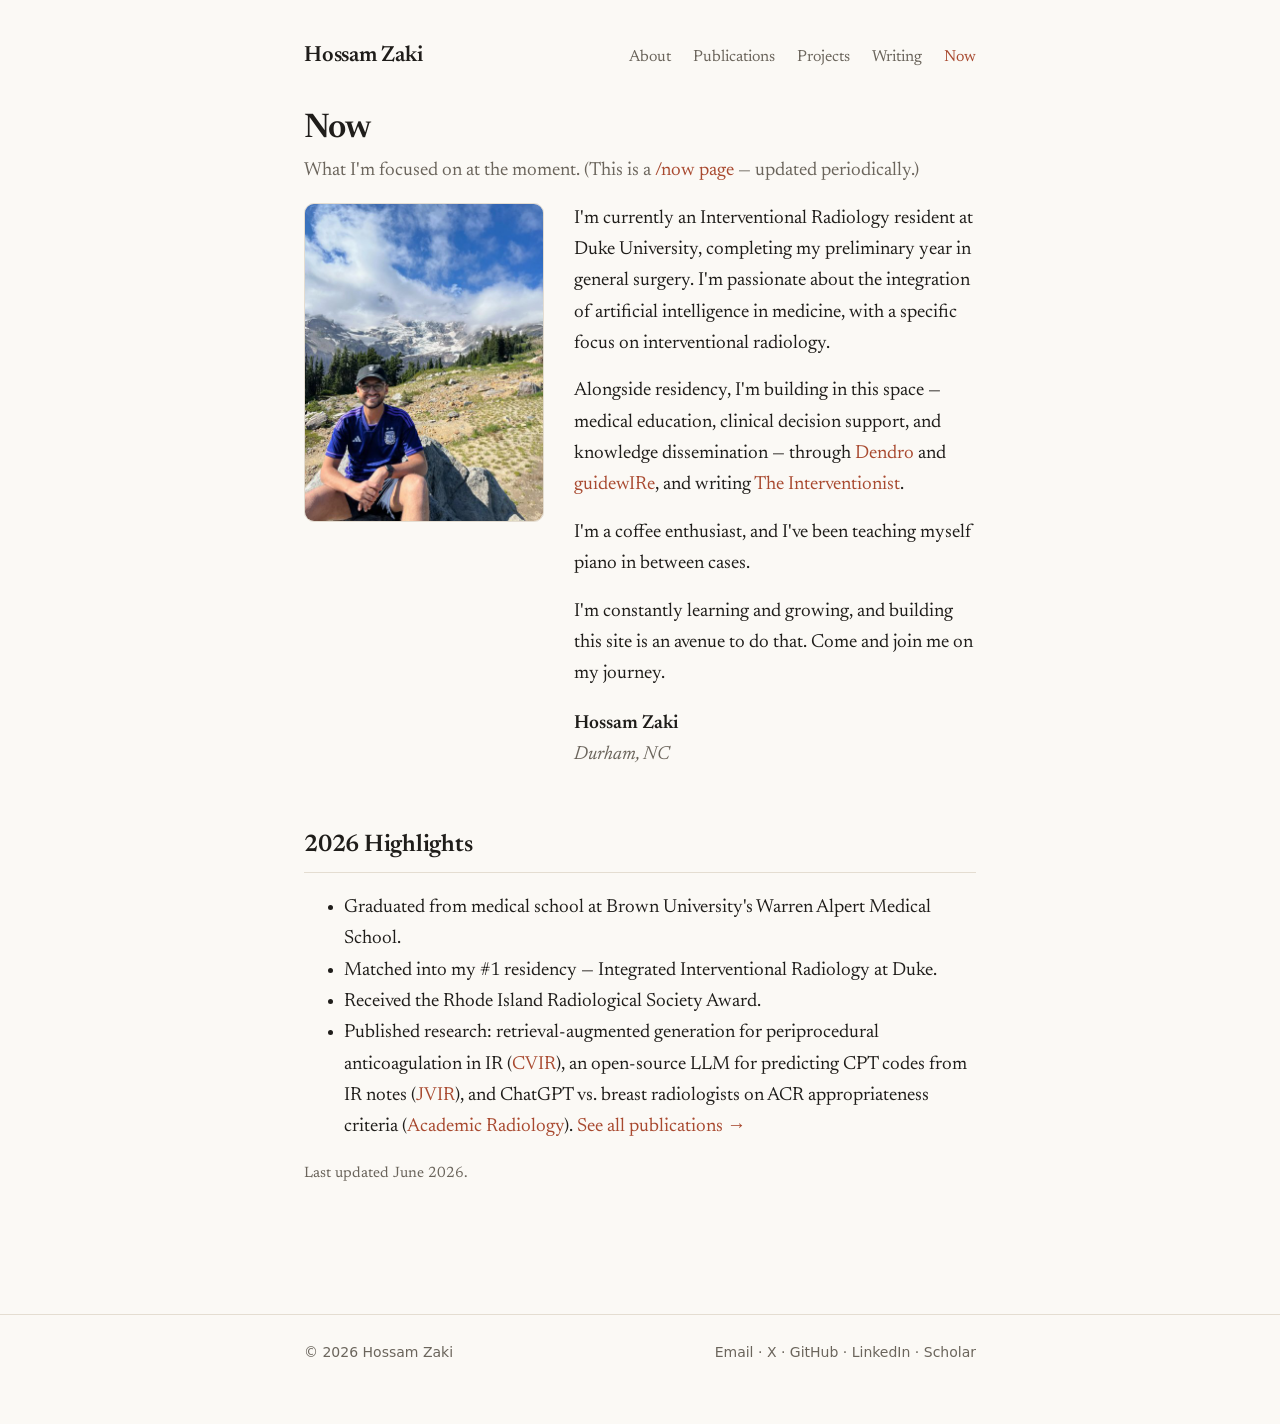
==== now.html @ 7b471537 "Initial commit: personal site" ====
<!DOCTYPE html>
<html lang="en">
<head>
<meta charset="utf-8">
<meta name="viewport" content="width=device-width, initial-scale=1">
<title>Now — Hossam Zaki</title>
<meta name="description" content="What Hossam Zaki is focused on right now: Interventional Radiology residency at Duke, AI in medicine, and building Dendro and guidewIRe.">
<link rel="icon" href="assets/favicon.svg" type="image/svg+xml">
<meta property="og:site_name" content="Hossam Zaki">
<meta property="og:type" content="website">
<meta property="og:title" content="Now — Hossam Zaki">
<meta property="og:description" content="What I'm focused on right now: IR residency at Duke, AI in medicine, and building Dendro and guidewIRe.">
<meta property="og:url" content="https://hossamzaki.com/now.html">
<meta property="og:image" content="https://hossamzaki.com/assets/og-image.png">
<meta name="twitter:card" content="summary_large_image">
<meta name="twitter:site" content="@hossamzki">
<meta name="twitter:title" content="Now — Hossam Zaki">
<meta name="twitter:description" content="What I'm focused on right now: IR residency at Duke, AI in medicine, and building Dendro and guidewIRe.">
<meta name="twitter:image" content="https://hossamzaki.com/assets/og-image.png">
<link rel="preconnect" href="https://fonts.googleapis.com">
<link rel="preconnect" href="https://fonts.gstatic.com" crossorigin>
<link href="https://fonts.googleapis.com/css2?family=Newsreader:opsz,wght@6..72,400;6..72,500;6..72,600;6..72,700&display=swap" rel="stylesheet">
<link rel="stylesheet" href="assets/style.css">
</head>
<body>
<header class="site">
  <div class="wrap">
    <a class="brand" href="index.html">Hossam Zaki</a>
    <nav class="site-nav">
      <a href="index.html">About</a>
      <a href="publications.html">Publications</a>
      <a href="projects.html">Projects</a>
      <a href="writing.html">Writing</a>
      <a href="now.html" class="active">Now</a>
    </nav>
  </div>
</header>

<main>
  <div class="wrap">
    <section>
      <h1>Now</h1>
      <p class="subtle">What I'm focused on at the moment. (This is a
      <a href="https://nownownow.com/about">/now page</a> — updated periodically.)</p>

      <div class="hero">
        <img class="now-photo" src="assets/now.jpg" alt="Hossam Zaki"
             onerror="this.style.display='none'">
        <div class="hero-text">
          <p>I'm currently an Interventional Radiology resident at Duke University, completing
          my preliminary year in general surgery. I'm passionate about the integration of
          artificial intelligence in medicine, with a specific focus on interventional
          radiology.</p>
          <p>Alongside residency, I'm building in this space — medical education, clinical
          decision support, and knowledge dissemination — through
          <a href="projects.html">Dendro</a> and <a href="projects.html">guidewIRe</a>, and
          writing <a href="writing.html">The Interventionist</a>.</p>
          <p>I'm a coffee enthusiast, and I've been teaching myself piano in between cases.</p>
          <p>I'm constantly learning and growing, and building this site is an avenue to do
          that. Come and join me on my journey.</p>
          <p class="signoff"><span class="name">Hossam Zaki</span><br>
          <span class="loc">Durham, NC</span></p>
        </div>
      </div>

      <h2>2026 Highlights</h2>
      <ul>
        <li>Graduated from medical school at Brown University's Warren Alpert Medical School.</li>
        <li>Matched into my #1 residency — Integrated Interventional Radiology at Duke.</li>
        <li>Received the Rhode Island Radiological Society Award.</li>
        <li>Published research: retrieval-augmented generation for periprocedural
          anticoagulation in IR (<a href="https://doi.org/10.1007/s00270-026-04428-0">CVIR</a>),
          an open-source LLM for predicting CPT codes from IR notes
          (<a href="https://doi.org/10.1016/j.jvir.2026.108553">JVIR</a>), and ChatGPT vs.
          breast radiologists on ACR appropriateness criteria
          (<a href="https://doi.org/10.1016/j.acra.2026.03.015">Academic Radiology</a>).
          <a href="publications.html">See all publications →</a></li>
      </ul>

      <p class="subtle small">Last updated June 2026.</p>
    </section>
  </div>
</main>

<footer class="site">
  <div class="wrap">
    <div class="row">
      <span>&copy; <span id="year"></span> Hossam Zaki</span>
      <span>
        <a href="mailto:hzaki23@gmail.com">Email</a> &middot;
        <a href="https://x.com/hossamzki">X</a> &middot;
        <a href="https://github.com/hossam-zaki">GitHub</a> &middot;
        <a href="https://www.linkedin.com/in/hossamzaki23">LinkedIn</a> &middot;
        <a href="https://scholar.google.com/citations?user=AaVVYHsAAAAJ&hl=en">Scholar</a>
      </span>
    </div>
  </div>
</footer>
<script>
document.getElementById('year').textContent = new Date().getFullYear();
</script>
</body>
</html>
---- assets/style.css ----
/* ===========================================================
   Hossam Zaki — personal site
   Warm minimal. One stylesheet for the whole site.
   Edit the variables below to retheme everything at once.
   =========================================================== */

:root {
  --bg:        #fbf9f5;   /* warm off-white */
  --bg-soft:   #f3efe7;   /* cards, subtle panels */
  --text:      #1f1d1a;   /* near-black, warm */
  --muted:     #6b655c;   /* secondary text */
  --line:      #e4ddd1;   /* hairline borders */
  --accent:    #a8492f;   /* burnt sienna */
  --accent-dk: #893a25;
  --max:       720px;     /* content column width */
  --radius:    10px;
}

* { box-sizing: border-box; }

html { -webkit-text-size-adjust: 100%; }

body {
  margin: 0;
  background: var(--bg);
  color: var(--text);
  font-family: "Newsreader", Georgia, "Times New Roman", serif;
  font-size: 19px;
  line-height: 1.65;
  font-weight: 400;
  -webkit-font-smoothing: antialiased;
  text-rendering: optimizeLegibility;
}

.wrap {
  max-width: var(--max);
  margin: 0 auto;
  padding: 0 24px;
}

/* ---------- Header / nav ---------- */
header.site {
  padding: 38px 0 8px;
}
header.site .wrap {
  display: flex;
  flex-wrap: wrap;
  align-items: baseline;
  justify-content: space-between;
  gap: 8px 24px;
}
.brand {
  font-size: 22px;
  font-weight: 600;
  letter-spacing: -0.01em;
  color: var(--text);
  text-decoration: none;
}
.brand:hover { color: var(--accent); }
nav.site-nav {
  display: flex;
  gap: 22px;
  font-size: 16px;
}
nav.site-nav a {
  color: var(--muted);
  text-decoration: none;
}
nav.site-nav a:hover,
nav.site-nav a.active {
  color: var(--accent);
}

/* ---------- Layout rhythm ---------- */
main { padding: 28px 0 80px; }

/* ---------- Hero with headshot ---------- */
.hero { display: flex; gap: 30px; align-items: flex-start; }
.hero .hero-text { flex: 1; min-width: 0; }
.headshot {
  width: 150px;
  height: 150px;
  object-fit: cover;
  border-radius: 50%;
  border: 1px solid var(--line);
  flex-shrink: 0;
}
@media (max-width: 560px) {
  .hero { flex-direction: column; gap: 18px; }
  .headshot { width: 110px; height: 110px; }
}

/* ---------- Now page photo ---------- */
.now-photo {
  width: 240px;
  max-width: 100%;
  border-radius: var(--radius);
  border: 1px solid var(--line);
  object-fit: cover;
}
.signoff { margin-top: 18px; }
.signoff .name { font-weight: 600; }
.signoff .loc { color: var(--muted); font-style: italic; }

/* ---------- Awards / honors list ---------- */
.awards { list-style: none; padding: 0; margin: 0; }
.awards li {
  padding: 10px 0;
  border-bottom: 1px solid var(--line);
  display: flex;
  justify-content: space-between;
  gap: 18px;
}
.awards li:last-child { border-bottom: 0; }
.awards .yr {
  font-family: ui-sans-serif, system-ui, sans-serif;
  font-size: 14px;
  color: var(--muted);
  white-space: nowrap;
}

.lede {
  font-size: 21px;
  color: var(--text);
}

section { margin: 0 0 48px; }

h1 {
  font-size: 34px;
  font-weight: 600;
  letter-spacing: -0.02em;
  line-height: 1.15;
  margin: 0 0 6px;
}
h2 {
  font-size: 24px;
  font-weight: 600;
  letter-spacing: -0.01em;
  margin: 40px 0 12px;
  padding-bottom: 6px;
  border-bottom: 1px solid var(--line);
}
h3 {
  font-size: 19px;
  font-weight: 600;
  margin: 26px 0 4px;
}
p { margin: 0 0 16px; }

a { color: var(--accent); text-decoration: none; }
a:hover { color: var(--accent-dk); text-decoration: underline; }

.subtle { color: var(--muted); }
small, .small { font-size: 15px; }

hr {
  border: 0;
  border-top: 1px solid var(--line);
  margin: 40px 0;
}

/* ---------- Eyebrow / tags ---------- */
.eyebrow {
  font-family: ui-sans-serif, system-ui, -apple-system, "Segoe UI", sans-serif;
  text-transform: uppercase;
  letter-spacing: 0.12em;
  font-size: 12px;
  font-weight: 600;
  color: var(--accent);
  margin: 0 0 8px;
}
.tags { display: flex; flex-wrap: wrap; gap: 8px; margin: 10px 0 0; }
.tag {
  font-family: ui-sans-serif, system-ui, sans-serif;
  font-size: 12.5px;
  color: var(--muted);
  background: var(--bg-soft);
  border: 1px solid var(--line);
  border-radius: 999px;
  padding: 3px 11px;
}

/* ---------- Cards (projects) ---------- */
.card {
  border: 1px solid var(--line);
  border-radius: var(--radius);
  padding: 22px 24px;
  margin: 0 0 18px;
  background: #fff;
}
.card h3 { margin-top: 0; }
.card .meta {
  font-family: ui-sans-serif, system-ui, sans-serif;
  font-size: 13px;
  color: var(--muted);
  margin-bottom: 8px;
}

/* ---------- Publications ---------- */
.pub-group { margin-bottom: 30px; }
.pub {
  padding: 14px 0;
  border-bottom: 1px solid var(--line);
}
.pub:last-child { border-bottom: 0; }
.pub .title { font-weight: 600; }
.pub .venue {
  font-family: ui-sans-serif, system-ui, sans-serif;
  font-size: 14px;
  color: var(--muted);
  margin-top: 2px;
}
.pub .links {
  font-family: ui-sans-serif, system-ui, sans-serif;
  font-size: 13px;
  margin-top: 4px;
}

/* ---------- Stat row ---------- */
.stats {
  display: flex;
  flex-wrap: wrap;
  gap: 28px;
  font-family: ui-sans-serif, system-ui, sans-serif;
  margin: 18px 0 8px;
}
.stats .n { font-size: 26px; font-weight: 700; color: var(--text); }
.stats .l { font-size: 13px; color: var(--muted); text-transform: uppercase; letter-spacing: 0.08em; }

/* ---------- Post list (blog) ---------- */
.post-list { list-style: none; padding: 0; margin: 0; }
.post-list li {
  padding: 16px 0;
  border-bottom: 1px solid var(--line);
}
.post-list a.post-title { font-size: 21px; font-weight: 600; color: var(--text); }
.post-list a.post-title:hover { color: var(--accent); text-decoration: none; }
.post-list .date {
  font-family: ui-sans-serif, system-ui, sans-serif;
  font-size: 13px;
  color: var(--muted);
}
.post-list .excerpt { color: var(--muted); margin-top: 4px; }

/* ---------- Rendered markdown article ---------- */
article.post img { max-width: 100%; border-radius: var(--radius); }
article.post pre {
  background: var(--bg-soft);
  border: 1px solid var(--line);
  border-radius: var(--radius);
  padding: 14px 16px;
  overflow-x: auto;
  font-size: 15px;
}
article.post code {
  font-family: ui-monospace, SFMono-Regular, Menlo, monospace;
  font-size: 0.85em;
  background: var(--bg-soft);
  padding: 1px 5px;
  border-radius: 4px;
}
article.post pre code { background: none; padding: 0; }
article.post blockquote {
  margin: 16px 0;
  padding: 4px 18px;
  border-left: 3px solid var(--accent);
  color: var(--muted);
}
.post-meta {
  font-family: ui-sans-serif, system-ui, sans-serif;
  font-size: 14px;
  color: var(--muted);
  margin-bottom: 24px;
}

/* ---------- Footer ---------- */
footer.site {
  border-top: 1px solid var(--line);
  padding: 26px 0 60px;
  font-family: ui-sans-serif, system-ui, sans-serif;
  font-size: 14px;
  color: var(--muted);
}
footer.site a { color: var(--muted); }
footer.site a:hover { color: var(--accent); }
footer.site .row { display: flex; flex-wrap: wrap; gap: 16px; justify-content: space-between; }

/* ---------- Responsive ---------- */
@media (max-width: 600px) {
  body { font-size: 18px; }
  h1 { font-size: 28px; }
  header.site { padding-top: 26px; }
  header.site .wrap { flex-direction: column; align-items: flex-start; }
}
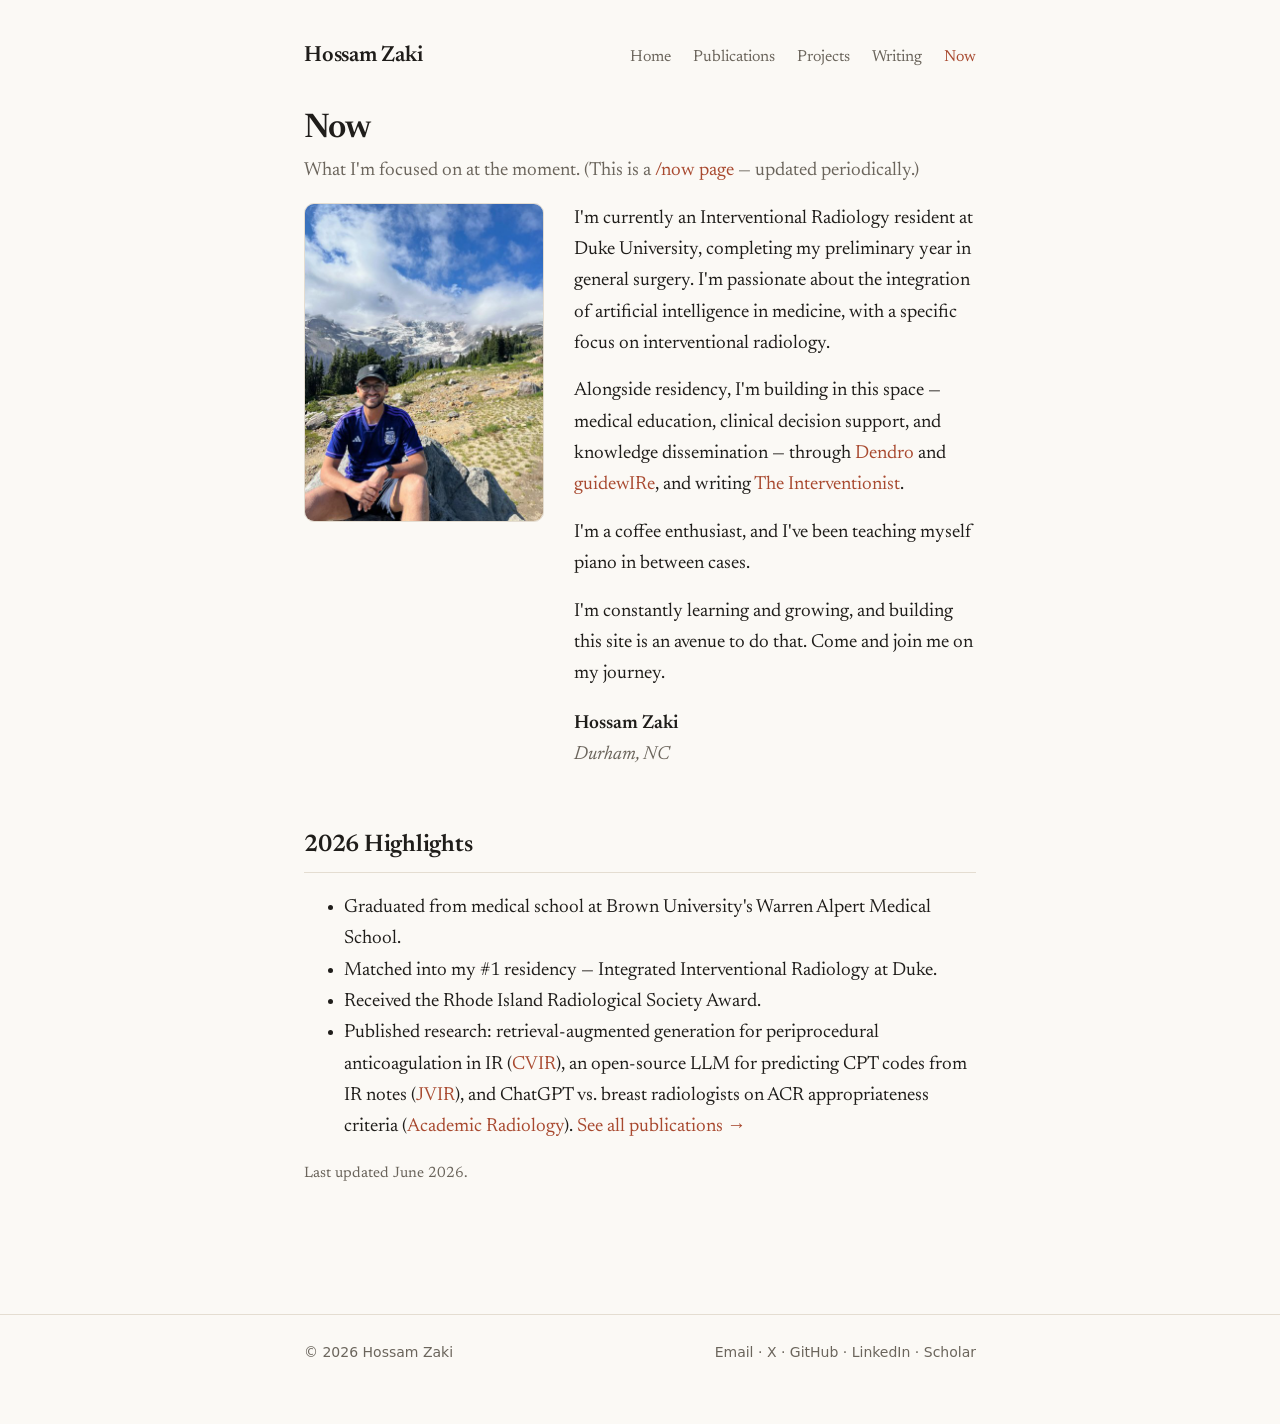
==== commit a46d3b6e: "Rename About nav label to Home" ====
--- a/now.html
+++ b/now.html
@@ -27,7 +27,7 @@
   <div class="wrap">
     <a class="brand" href="index.html">Hossam Zaki</a>
     <nav class="site-nav">
-      <a href="index.html">About</a>
+      <a href="index.html">Home</a>
       <a href="publications.html">Publications</a>
       <a href="projects.html">Projects</a>
       <a href="writing.html">Writing</a>
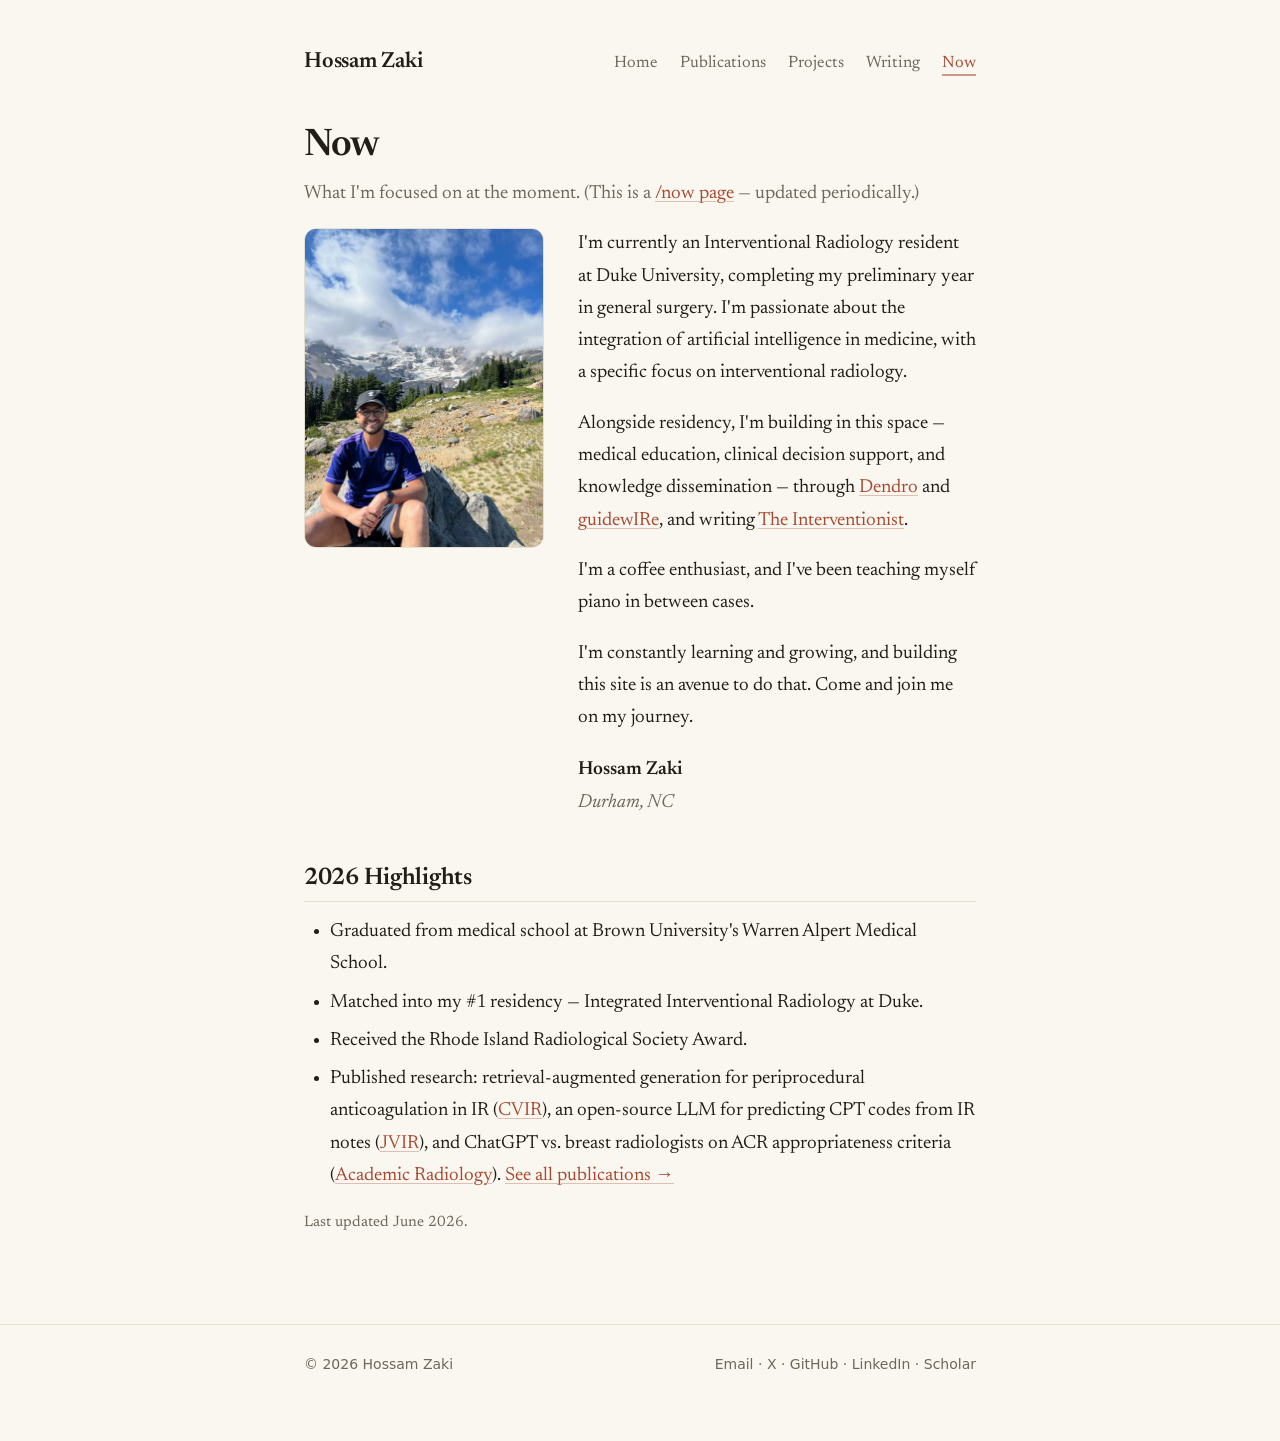
==== commit 895b33fa: "source ~/miniforge3/bin/activate" ====
--- a/now.html
+++ b/now.html
@@ -19,7 +19,7 @@
 <meta name="twitter:image" content="https://hossamzaki.com/assets/og-image.png">
 <link rel="preconnect" href="https://fonts.googleapis.com">
 <link rel="preconnect" href="https://fonts.gstatic.com" crossorigin>
-<link href="https://fonts.googleapis.com/css2?family=Newsreader:opsz,wght@6..72,400;6..72,500;6..72,600;6..72,700&display=swap" rel="stylesheet">
+<link href="https://fonts.googleapis.com/css2?family=Newsreader:ital,opsz,wght@0,6..72,400..700;1,6..72,400..700&display=swap" rel="stylesheet">
 <link rel="stylesheet" href="assets/style.css">
 </head>
 <body>
@@ -74,7 +74,7 @@
           (<a href="https://doi.org/10.1016/j.jvir.2026.108553">JVIR</a>), and ChatGPT vs.
           breast radiologists on ACR appropriateness criteria
           (<a href="https://doi.org/10.1016/j.acra.2026.03.015">Academic Radiology</a>).
-          <a href="publications.html">See all publications →</a></li>
+          <a href="publications.html">See all publications&nbsp;→</a></li>
       </ul>
 
       <p class="subtle small">Last updated June 2026.</p>
--- a/assets/style.css
+++ b/assets/style.css
@@ -1,35 +1,72 @@
 /* ===========================================================
    Hossam Zaki — personal site
-   Warm minimal. One stylesheet for the whole site.
+   Warm editorial minimal. One stylesheet for the whole site.
    Edit the variables below to retheme everything at once.
+   Dark mode follows the system automatically.
    =========================================================== */
 
 :root {
-  --bg:        #fbf9f5;   /* warm off-white */
-  --bg-soft:   #f3efe7;   /* cards, subtle panels */
-  --text:      #1f1d1a;   /* near-black, warm */
-  --muted:     #6b655c;   /* secondary text */
-  --line:      #e4ddd1;   /* hairline borders */
-  --accent:    #a8492f;   /* burnt sienna */
-  --accent-dk: #893a25;
-  --max:       720px;     /* content column width */
-  --radius:    10px;
+  color-scheme: light dark;
+
+  /* light (default) */
+  --bg:          #faf7f1;   /* warm off-white */
+  --bg-soft:     #f1ebdf;   /* subtle panels, code */
+  --card:        #fffefb;   /* card surfaces */
+  --text:        #221d17;   /* near-black, warm */
+  --muted:       #6e675b;   /* secondary text */
+  --line:        #e7dfd0;   /* hairline borders */
+  --line-strong: #d8cdba;
+  --accent:      #a8492f;   /* burnt sienna */
+  --accent-hov:  #8a3a24;
+
+  --max:    720px;          /* content column width */
+  --radius: 12px;
+  --serif:  "Newsreader", Georgia, "Times New Roman", serif;
+  --sans:   ui-sans-serif, system-ui, -apple-system, "Segoe UI", sans-serif;
+}
+
+@media (prefers-color-scheme: dark) {
+  :root {
+    --bg:          #171310;   /* warm near-black */
+    --bg-soft:     #221c17;
+    --card:        #1e1914;
+    --text:        #ece5d8;
+    --muted:       #a19683;
+    --line:        #322a22;
+    --line-strong: #443a2f;
+    --accent:      #d97e5d;   /* sienna, lifted for dark */
+    --accent-hov:  #e69377;
+  }
 }
 
 * { box-sizing: border-box; }
 
-html { -webkit-text-size-adjust: 100%; }
+html {
+  -webkit-text-size-adjust: 100%;
+  scroll-behavior: smooth;
+}
 
 body {
   margin: 0;
   background: var(--bg);
   color: var(--text);
-  font-family: "Newsreader", Georgia, "Times New Roman", serif;
+  font-family: var(--serif);
   font-size: 19px;
-  line-height: 1.65;
+  line-height: 1.7;
   font-weight: 400;
   -webkit-font-smoothing: antialiased;
   text-rendering: optimizeLegibility;
+  font-optical-sizing: auto;
+}
+
+::selection {
+  background: color-mix(in srgb, var(--accent) 22%, var(--bg));
+}
+
+:focus-visible {
+  outline: 2px solid var(--accent);
+  outline-offset: 3px;
+  border-radius: 2px;
 }
 
 .wrap {
@@ -40,14 +77,14 @@
 
 /* ---------- Header / nav ---------- */
 header.site {
-  padding: 38px 0 8px;
+  padding: 44px 0 10px;
 }
 header.site .wrap {
   display: flex;
   flex-wrap: wrap;
   align-items: baseline;
   justify-content: space-between;
-  gap: 8px 24px;
+  gap: 10px 24px;
 }
 .brand {
   font-size: 22px;
@@ -55,39 +92,135 @@
   letter-spacing: -0.01em;
   color: var(--text);
   text-decoration: none;
+  transition: color .15s ease;
 }
 .brand:hover { color: var(--accent); }
 nav.site-nav {
   display: flex;
-  gap: 22px;
-  font-size: 16px;
+  flex-wrap: wrap;
+  gap: 4px 22px;
+  font-size: 16.5px;
 }
 nav.site-nav a {
   color: var(--muted);
   text-decoration: none;
-}
-nav.site-nav a:hover,
+  padding: 2px 0;
+  transition: color .15s ease;
+}
+nav.site-nav a:hover { color: var(--text); }
 nav.site-nav a.active {
   color: var(--accent);
+  text-decoration: underline;
+  text-decoration-thickness: 1.5px;
+  text-underline-offset: 7px;
+  text-decoration-color: color-mix(in srgb, var(--accent) 55%, transparent);
 }
 
 /* ---------- Layout rhythm ---------- */
-main { padding: 28px 0 80px; }
+main { padding: 34px 0 88px; }
+
+section { margin: 0 0 56px; }
+section:last-child { margin-bottom: 0; }
+
+/* ---------- Type ---------- */
+h1 {
+  font-size: clamp(30px, 5.5vw, 38px);
+  font-weight: 600;
+  letter-spacing: -0.02em;
+  line-height: 1.12;
+  margin: 0 0 10px;
+  text-wrap: balance;
+}
+h2 {
+  font-size: 24px;
+  font-weight: 600;
+  letter-spacing: -0.012em;
+  line-height: 1.25;
+  margin: 44px 0 14px;
+  padding-bottom: 8px;
+  border-bottom: 1px solid var(--line);
+  text-wrap: balance;
+}
+h3 {
+  font-size: 19.5px;
+  font-weight: 600;
+  line-height: 1.3;
+  margin: 28px 0 6px;
+}
+p { margin: 0 0 18px; }
+p:last-child { margin-bottom: 0; }
+
+.lede {
+  font-size: 21.5px;
+  line-height: 1.62;
+  color: var(--text);
+}
+
+a {
+  color: var(--accent);
+  text-decoration: underline;
+  text-decoration-thickness: 1px;
+  text-underline-offset: 3px;
+  text-decoration-color: color-mix(in srgb, var(--accent) 32%, transparent);
+  transition: color .15s ease, text-decoration-color .15s ease;
+}
+a:hover {
+  color: var(--accent-hov);
+  text-decoration-color: var(--accent-hov);
+}
+
+.subtle { color: var(--muted); }
+small, .small { font-size: 15px; }
+
+hr {
+  border: 0;
+  border-top: 1px solid var(--line-strong);
+  width: 80px;
+  margin: 48px auto;
+}
+
+ul, ol { padding-left: 26px; margin: 0 0 18px; }
+li { margin-bottom: 6px; }
+
+/* ---------- Eyebrow / tags ---------- */
+.eyebrow {
+  font-family: var(--sans);
+  text-transform: uppercase;
+  letter-spacing: 0.14em;
+  font-size: 12px;
+  font-weight: 600;
+  color: var(--accent);
+  margin: 0 0 10px;
+}
+.tags { display: flex; flex-wrap: wrap; gap: 8px; margin: 12px 0 0; }
+.tag {
+  font-family: var(--sans);
+  font-size: 12.5px;
+  font-weight: 500;
+  letter-spacing: 0.01em;
+  color: var(--muted);
+  background: var(--bg-soft);
+  border: 1px solid var(--line);
+  border-radius: 999px;
+  padding: 3px 12px;
+}
 
 /* ---------- Hero with headshot ---------- */
-.hero { display: flex; gap: 30px; align-items: flex-start; }
+.hero { display: flex; gap: 34px; align-items: flex-start; margin-bottom: 20px; }
 .hero .hero-text { flex: 1; min-width: 0; }
 .headshot {
-  width: 150px;
-  height: 150px;
+  width: 152px;
+  height: 152px;
   object-fit: cover;
   border-radius: 50%;
   border: 1px solid var(--line);
+  box-shadow: 0 0 0 6px var(--bg-soft);
   flex-shrink: 0;
+  margin-top: 6px;
 }
 @media (max-width: 560px) {
-  .hero { flex-direction: column; gap: 18px; }
-  .headshot { width: 110px; height: 110px; }
+  .hero { flex-direction: column; gap: 22px; }
+  .headshot { width: 112px; height: 112px; }
 }
 
 /* ---------- Now page photo ---------- */
@@ -98,152 +231,124 @@
   border: 1px solid var(--line);
   object-fit: cover;
 }
-.signoff { margin-top: 18px; }
+.signoff { margin-top: 20px; }
 .signoff .name { font-weight: 600; }
 .signoff .loc { color: var(--muted); font-style: italic; }
-
-/* ---------- Awards / honors list ---------- */
-.awards { list-style: none; padding: 0; margin: 0; }
-.awards li {
-  padding: 10px 0;
-  border-bottom: 1px solid var(--line);
-  display: flex;
-  justify-content: space-between;
-  gap: 18px;
-}
-.awards li:last-child { border-bottom: 0; }
-.awards .yr {
-  font-family: ui-sans-serif, system-ui, sans-serif;
-  font-size: 14px;
-  color: var(--muted);
-  white-space: nowrap;
-}
-
-.lede {
-  font-size: 21px;
-  color: var(--text);
-}
-
-section { margin: 0 0 48px; }
-
-h1 {
-  font-size: 34px;
-  font-weight: 600;
-  letter-spacing: -0.02em;
-  line-height: 1.15;
-  margin: 0 0 6px;
-}
-h2 {
-  font-size: 24px;
-  font-weight: 600;
-  letter-spacing: -0.01em;
-  margin: 40px 0 12px;
-  padding-bottom: 6px;
-  border-bottom: 1px solid var(--line);
-}
-h3 {
-  font-size: 19px;
-  font-weight: 600;
-  margin: 26px 0 4px;
-}
-p { margin: 0 0 16px; }
-
-a { color: var(--accent); text-decoration: none; }
-a:hover { color: var(--accent-dk); text-decoration: underline; }
-
-.subtle { color: var(--muted); }
-small, .small { font-size: 15px; }
-
-hr {
-  border: 0;
-  border-top: 1px solid var(--line);
-  margin: 40px 0;
-}
-
-/* ---------- Eyebrow / tags ---------- */
-.eyebrow {
-  font-family: ui-sans-serif, system-ui, -apple-system, "Segoe UI", sans-serif;
-  text-transform: uppercase;
-  letter-spacing: 0.12em;
-  font-size: 12px;
-  font-weight: 600;
-  color: var(--accent);
-  margin: 0 0 8px;
-}
-.tags { display: flex; flex-wrap: wrap; gap: 8px; margin: 10px 0 0; }
-.tag {
-  font-family: ui-sans-serif, system-ui, sans-serif;
-  font-size: 12.5px;
-  color: var(--muted);
-  background: var(--bg-soft);
-  border: 1px solid var(--line);
-  border-radius: 999px;
-  padding: 3px 11px;
-}
 
 /* ---------- Cards (projects) ---------- */
 .card {
   border: 1px solid var(--line);
   border-radius: var(--radius);
-  padding: 22px 24px;
-  margin: 0 0 18px;
-  background: #fff;
+  padding: 24px 26px;
+  margin: 0 0 20px;
+  background: var(--card);
+  transition: border-color .18s ease, box-shadow .18s ease,
+              transform .18s ease;
+}
+.card:hover {
+  border-color: color-mix(in srgb, var(--accent) 30%, var(--line));
+  box-shadow: 0 2px 14px color-mix(in srgb, var(--text) 6%, transparent);
+  transform: translateY(-1px);
 }
 .card h3 { margin-top: 0; }
 .card .meta {
-  font-family: ui-sans-serif, system-ui, sans-serif;
+  font-family: var(--sans);
+  font-size: 12.5px;
+  font-weight: 500;
+  text-transform: uppercase;
+  letter-spacing: 0.08em;
+  color: var(--muted);
+  margin-bottom: 10px;
+}
+
+/* ---------- Publications ---------- */
+.pub-group { margin-bottom: 34px; }
+.pub {
+  padding: 15px 0;
+  border-bottom: 1px solid var(--line);
+}
+.pub:last-child { border-bottom: 0; }
+.pub .title { font-weight: 600; line-height: 1.45; }
+.pub .venue {
+  font-family: var(--sans);
+  font-size: 14px;
+  color: var(--muted);
+  margin-top: 3px;
+}
+.pub .links {
+  font-family: var(--sans);
   font-size: 13px;
-  color: var(--muted);
-  margin-bottom: 8px;
-}
-
-/* ---------- Publications ---------- */
-.pub-group { margin-bottom: 30px; }
-.pub {
-  padding: 14px 0;
+  margin-top: 5px;
+}
+.pub .links a { text-underline-offset: 2px; }
+
+/* ---------- Awards / honors list ---------- */
+.awards { list-style: none; padding: 0; margin: 0; }
+.awards li {
+  padding: 11px 0;
+  margin: 0;
   border-bottom: 1px solid var(--line);
-}
-.pub:last-child { border-bottom: 0; }
-.pub .title { font-weight: 600; }
-.pub .venue {
-  font-family: ui-sans-serif, system-ui, sans-serif;
-  font-size: 14px;
-  color: var(--muted);
-  margin-top: 2px;
-}
-.pub .links {
-  font-family: ui-sans-serif, system-ui, sans-serif;
-  font-size: 13px;
-  margin-top: 4px;
+  display: flex;
+  justify-content: space-between;
+  align-items: baseline;
+  gap: 18px;
+}
+.awards li:last-child { border-bottom: 0; }
+.awards .yr {
+  font-family: var(--sans);
+  font-size: 13.5px;
+  color: var(--muted);
+  white-space: nowrap;
+  font-variant-numeric: tabular-nums;
 }
 
 /* ---------- Stat row ---------- */
 .stats {
   display: flex;
   flex-wrap: wrap;
-  gap: 28px;
-  font-family: ui-sans-serif, system-ui, sans-serif;
-  margin: 18px 0 8px;
-}
-.stats .n { font-size: 26px; font-weight: 700; color: var(--text); }
-.stats .l { font-size: 13px; color: var(--muted); text-transform: uppercase; letter-spacing: 0.08em; }
+  gap: 30px;
+  font-family: var(--sans);
+  margin: 20px 0 8px;
+}
+.stats .n { font-size: 27px; font-weight: 700; color: var(--text); }
+.stats .l {
+  font-size: 12.5px;
+  color: var(--muted);
+  text-transform: uppercase;
+  letter-spacing: 0.08em;
+}
 
 /* ---------- Post list (blog) ---------- */
 .post-list { list-style: none; padding: 0; margin: 0; }
 .post-list li {
-  padding: 16px 0;
+  padding: 20px 0;
+  margin: 0;
   border-bottom: 1px solid var(--line);
 }
-.post-list a.post-title { font-size: 21px; font-weight: 600; color: var(--text); }
-.post-list a.post-title:hover { color: var(--accent); text-decoration: none; }
+.post-list li:last-child { border-bottom: 0; }
 .post-list .date {
-  font-family: ui-sans-serif, system-ui, sans-serif;
-  font-size: 13px;
-  color: var(--muted);
-}
-.post-list .excerpt { color: var(--muted); margin-top: 4px; }
+  font-family: var(--sans);
+  font-size: 12.5px;
+  font-weight: 500;
+  text-transform: uppercase;
+  letter-spacing: 0.08em;
+  color: var(--muted);
+  margin-bottom: 3px;
+}
+.post-list a.post-title {
+  font-size: 22px;
+  font-weight: 600;
+  line-height: 1.3;
+  color: var(--text);
+  text-decoration: none;
+  transition: color .15s ease;
+}
+.post-list a.post-title:hover { color: var(--accent); }
+.post-list .excerpt { color: var(--muted); margin-top: 5px; }
 
 /* ---------- Rendered markdown article ---------- */
+article.post h1 { margin-bottom: 6px; }
+article.post p { margin-bottom: 20px; }
 article.post img { max-width: 100%; border-radius: var(--radius); }
 article.post pre {
   background: var(--bg-soft);
@@ -262,34 +367,55 @@
 }
 article.post pre code { background: none; padding: 0; }
 article.post blockquote {
-  margin: 16px 0;
-  padding: 4px 18px;
-  border-left: 3px solid var(--accent);
-  color: var(--muted);
-}
+  margin: 22px 0;
+  padding: 2px 22px;
+  border-left: 2px solid var(--accent);
+  color: var(--muted);
+  font-style: italic;
+  font-size: 20px;
+}
+article.post blockquote em { font-style: normal; }
 .post-meta {
-  font-family: ui-sans-serif, system-ui, sans-serif;
-  font-size: 14px;
-  color: var(--muted);
-  margin-bottom: 24px;
+  font-family: var(--sans);
+  font-size: 13px;
+  font-weight: 500;
+  text-transform: uppercase;
+  letter-spacing: 0.08em;
+  color: var(--muted);
+  margin-bottom: 30px;
 }
 
 /* ---------- Footer ---------- */
 footer.site {
   border-top: 1px solid var(--line);
-  padding: 26px 0 60px;
-  font-family: ui-sans-serif, system-ui, sans-serif;
+  padding: 28px 0 64px;
+  font-family: var(--sans);
   font-size: 14px;
   color: var(--muted);
 }
-footer.site a { color: var(--muted); }
+footer.site a {
+  color: var(--muted);
+  text-decoration: none;
+}
 footer.site a:hover { color: var(--accent); }
-footer.site .row { display: flex; flex-wrap: wrap; gap: 16px; justify-content: space-between; }
+footer.site .row {
+  display: flex;
+  flex-wrap: wrap;
+  gap: 16px;
+  justify-content: space-between;
+}
 
 /* ---------- Responsive ---------- */
 @media (max-width: 600px) {
   body { font-size: 18px; }
-  h1 { font-size: 28px; }
-  header.site { padding-top: 26px; }
+  .lede { font-size: 20px; }
+  header.site { padding-top: 30px; }
   header.site .wrap { flex-direction: column; align-items: flex-start; }
-}
+  main { padding-top: 26px; }
+}
+
+/* ---------- Motion preferences ---------- */
+@media (prefers-reduced-motion: reduce) {
+  html { scroll-behavior: auto; }
+  * { transition: none !important; }
+}
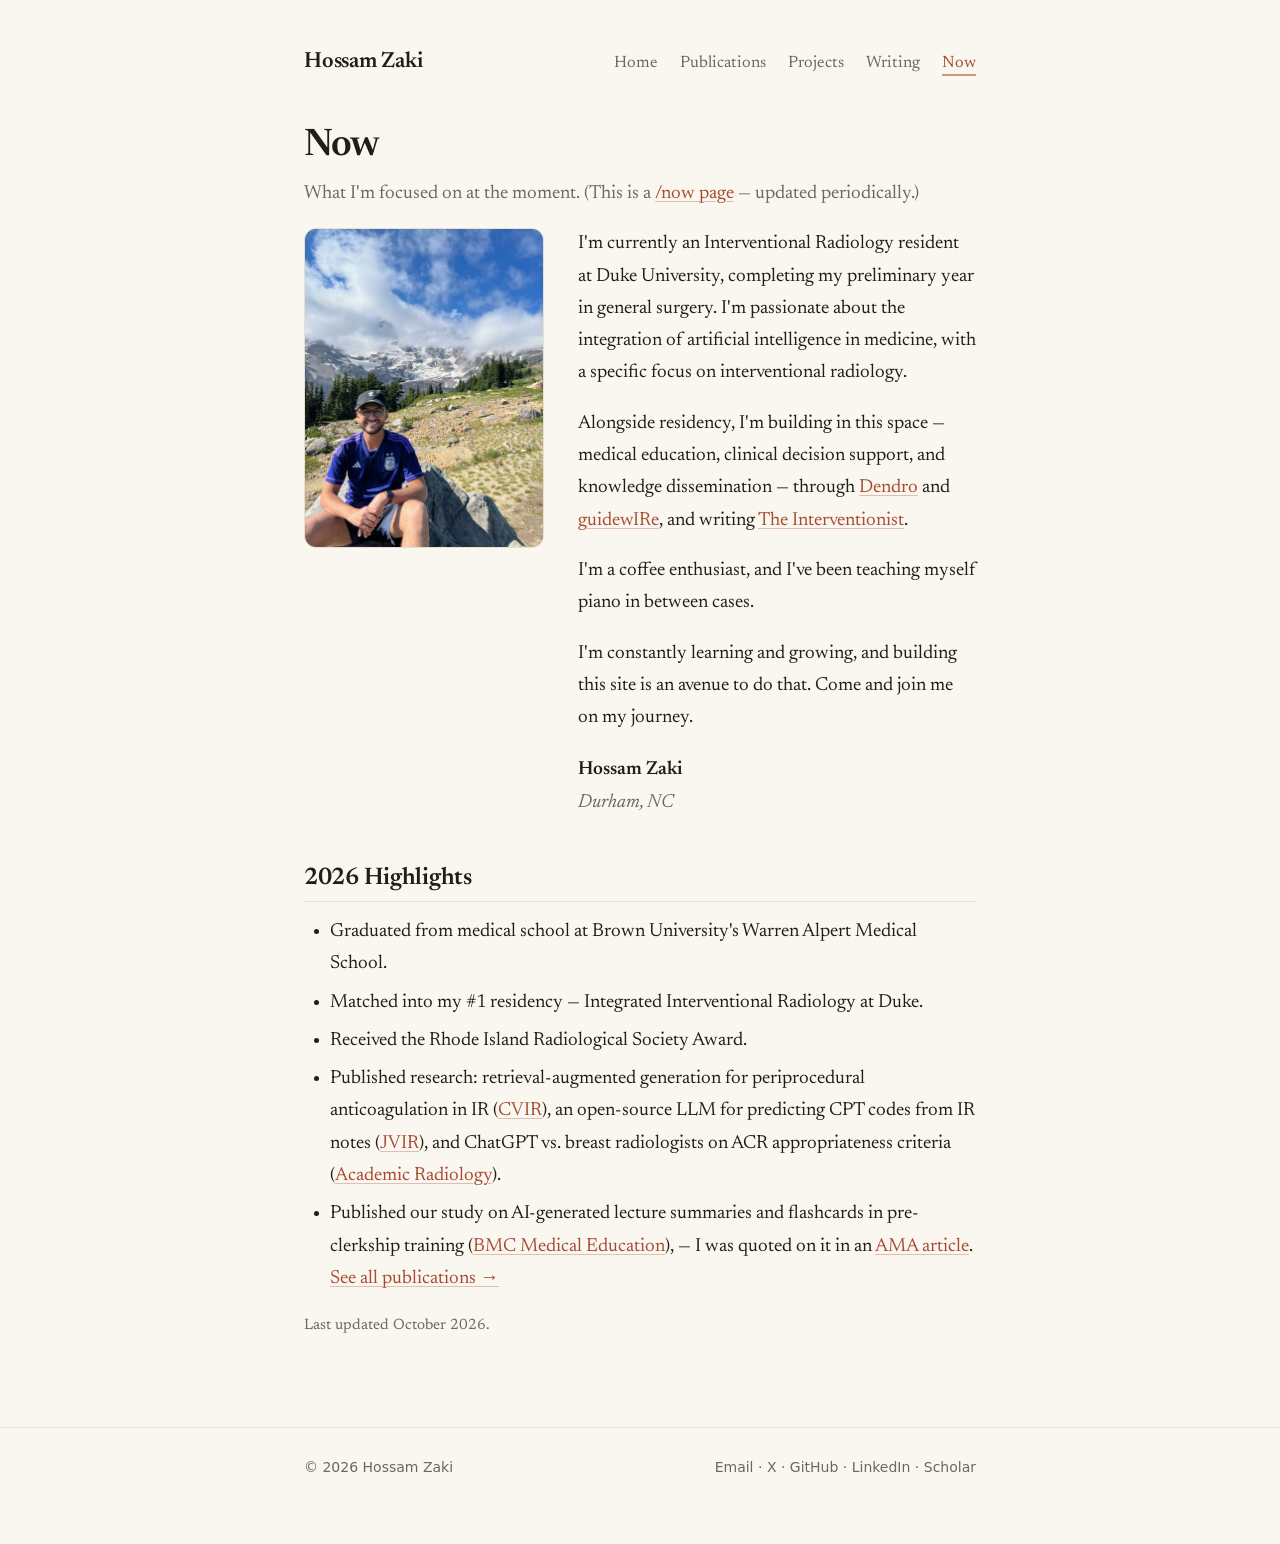
==== commit 005b910e: "Add BMC Medical Education paper and AMA press coverage Co-Authored-By: Claude Opus 5.5 <noreply@anth" ====
--- a/now.html
+++ b/now.html
@@ -73,11 +73,14 @@
           an open-source LLM for predicting CPT codes from IR notes
           (<a href="https://doi.org/10.1016/j.jvir.2026.108553">JVIR</a>), and ChatGPT vs.
           breast radiologists on ACR appropriateness criteria
-          (<a href="https://doi.org/10.1016/j.acra.2026.03.015">Academic Radiology</a>).
+          (<a href="https://doi.org/10.1016/j.acra.2026.03.015">Academic Radiology</a>).</li>
+        <li>Published our study on AI-generated lecture summaries and flashcards in pre-clerkship
+          training (<a href="https://doi.org/10.1186/s12909-026-09975-1">BMC Medical Education</a>),
+          — I was quoted on it in an <a href="https://www.ama-assn.org/medical-students/succeed-medical-school/using-ai-study-medical-students-should-know-do-s-and-don-ts">AMA article</a>.
           <a href="publications.html">See all publications&nbsp;→</a></li>
       </ul>
 
-      <p class="subtle small">Last updated June 2026.</p>
+      <p class="subtle small">Last updated October 2026.</p>
     </section>
   </div>
 </main>
